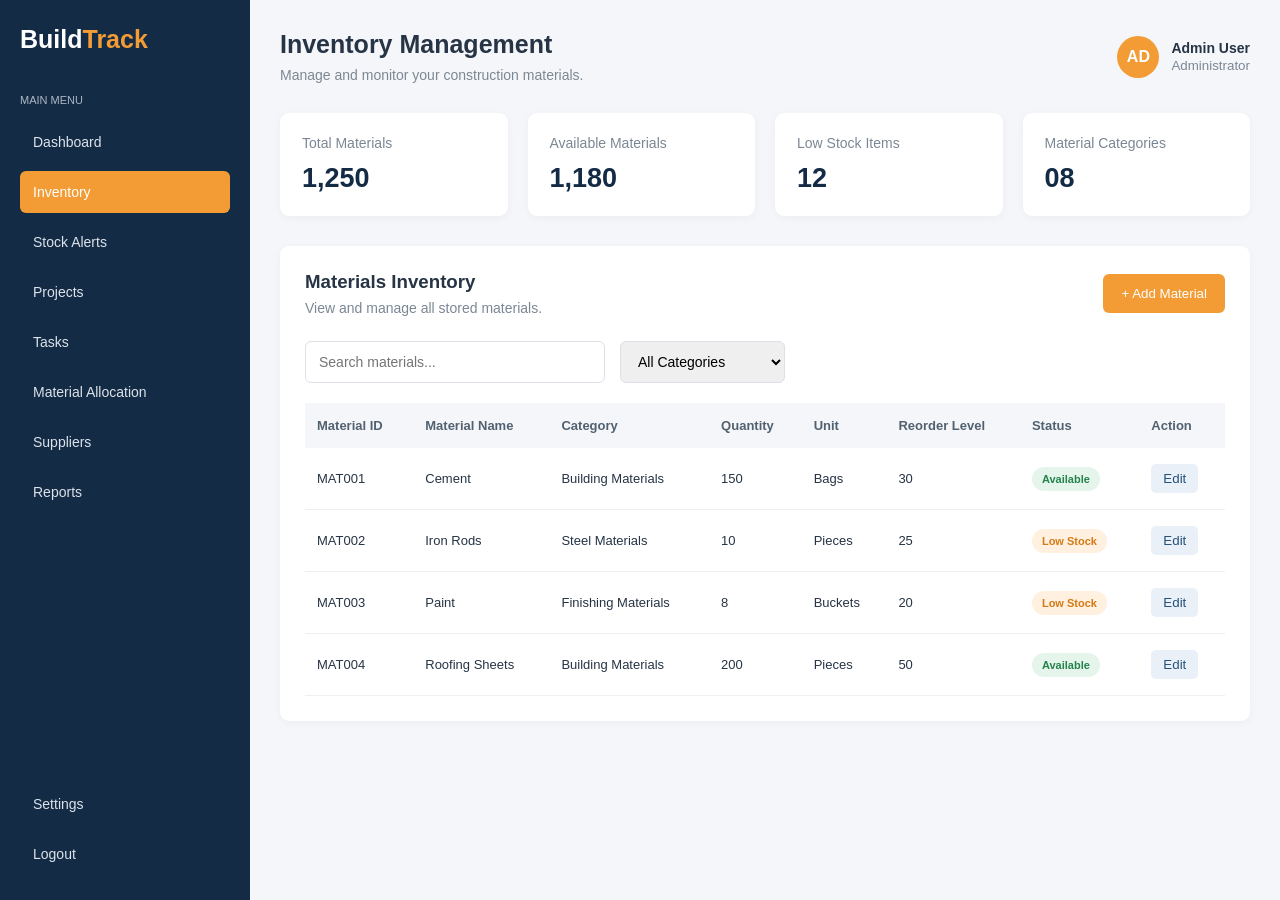
==== frontend/inventory.html @ 35c597d7 "Update BuildTrack frontend pages" ====
<!DOCTYPE html>
<html lang="en">
<head>
    <meta charset="UTF-8">
    <meta name="viewport" content="width=device-width, initial-scale=1.0">
    <title>BuildTrack | Inventory</title>
    <link rel="stylesheet" href="css/inventory.css">
</head>
<body>

    <div class="dashboard-container">

        <aside class="sidebar">
            <h2 class="logo">Build<span>Track</span></h2>

            <p class="menu-title">MAIN MENU</p>

            <nav>
                <a href="dashboard.html">Dashboard</a>
                <a href="inventory.html" class="active">Inventory</a>
                <a href="stock-alerts.html">Stock Alerts</a>
                <a href="projects.html">Projects</a>
                <a href="#">Tasks</a>
                <a href="#">Material Allocation</a>
                <a href="#">Suppliers</a>
                <a href="#">Reports</a>
            </nav>

            <div class="sidebar-bottom">
                <a href="#">Settings</a>
                <a href="index.html">Logout</a>
            </div>
        </aside>

        <main class="main-content">

            <header class="topbar">
                <div>
                    <h2>Inventory Management</h2>
                    <p>Manage and monitor your construction materials.</p>
                </div>

                <div class="user-profile">
                    <div class="user-avatar">AD</div>
                    <div>
                        <h4>Admin User</h4>
                        <small>Administrator</small>
                    </div>
                </div>
            </header>

            <section class="inventory-summary">
                <div class="summary-card">
                    <p>Total Materials</p>
                    <h2>1,250</h2>
                </div>

                <div class="summary-card">
                    <p>Available Materials</p>
                    <h2>1,180</h2>
                </div>

                <div class="summary-card">
                    <p>Low Stock Items</p>
                    <h2>12</h2>
                </div>

                <div class="summary-card">
                    <p>Material Categories</p>
                    <h2>08</h2>
                </div>
            </section>

            <section class="inventory-section">

                <div class="inventory-heading">
                    <div>
                        <h3>Materials Inventory</h3>
                        <p>View and manage all stored materials.</p>
                    </div>

                  <button class="add-button" id="addMaterialBtn">+ Add Material</button> 
                </div>

                <div class="inventory-tools">
                   <input
    type="search"
    id="searchMaterial"
    placeholder="Search materials..."
>

<select id="categoryFilter">
    <option value="">All Categories</option>
    <option>Building Materials</option>
    <option>Steel Materials</option>
    <option>Finishing Materials</option>
</select>
                </div>

                <div class="table-container">
                    <table>
                        <thead>
                            <tr>
                                <th>Material ID</th>
                                <th>Material Name</th>
                                <th>Category</th>
                                <th>Quantity</th>
                                <th>Unit</th>
                                <th>Reorder Level</th>
                                <th>Status</th>
                                <th>Action</th>
                            </tr>
                        </thead>

                        <tbody>
                            <tr>
                                <td>MAT001</td>
                                <td>Cement</td>
                                <td>Building Materials</td>
                                <td>150</td>
                                <td>Bags</td>
                                <td>30</td>
                                <td><span class="status available">Available</span></td>
                                <td><button class="edit-button">Edit</button></td>
                            </tr>

                            <tr>
                                <td>MAT002</td>
                                <td>Iron Rods</td>
                                <td>Steel Materials</td>
                                <td>10</td>
                                <td>Pieces</td>
                                <td>25</td>
                                <td><span class="status low">Low Stock</span></td>
                                <td><button class="edit-button">Edit</button></td>
                            </tr>

                            <tr>
                                <td>MAT003</td>
                                <td>Paint</td>
                                <td>Finishing Materials</td>
                                <td>8</td>
                                <td>Buckets</td>
                                <td>20</td>
                                <td><span class="status low">Low Stock</span></td>
                                <td><button class="edit-button">Edit</button></td>
                            </tr>

                            <tr>
                                <td>MAT004</td>
                                <td>Roofing Sheets</td>
                                <td>Building Materials</td>
                                <td>200</td>
                                <td>Pieces</td>
                                <td>50</td>
                                <td><span class="status available">Available</span></td>
                                <td><button class="edit-button">Edit</button></td>
                            </tr>
                        </tbody>
                    </table>
                </div>

            </section>
<div class="modal" id="materialModal">
    <div class="modal-content">
        <div class="modal-heading">
            <h3>Add New Material</h3>
            <button id="closeModal">&times;</button>
        </div>

        <form id="materialForm">
            <label>Material Name</label>
            <input type="text" id="materialName" required>

            <label>Category</label>
            <select id="materialCategory" required>
                <option value="">Select Category</option>
                <option>Building Materials</option>
                <option>Steel Materials</option>
                <option>Finishing Materials</option>
            </select>

            <label>Quantity</label>
            <input type="number" id="materialQuantity" min="0" required>

            <label>Unit</label>
            <input type="text" id="materialUnit" placeholder="e.g. Bags, Pieces" required>

            <label>Reorder Level</label>
            <input type="number" id="reorderLevel" min="0" required>

            <button type="submit" class="add-button">Save Material</button>
        </form>
    </div>
</div>
        </main>

    </div>
<script src="js/inventory.js"></script>
</body>
</html>
---- frontend/css/inventory.css ----
* {
    margin: 0;
    padding: 0;
    box-sizing: border-box;
}

body {
    font-family: Arial, sans-serif;
    background: #f4f6f9;
    color: #263445;
}

.dashboard-container {
    display: flex;
    min-height: 100vh;
}

/* SIDEBAR */
.sidebar {
    width: 250px;
    background: #142b45;
    color: white;
    padding: 25px 20px;
    display: flex;
    flex-direction: column;
}

.logo {
    font-size: 25px;
    margin-bottom: 40px;
}

.logo span {
    color: #f39c35;
}

.menu-title {
    font-size: 11px;
    color: #aab7c4;
    margin-bottom: 15px;
}

.sidebar nav {
    display: flex;
    flex-direction: column;
    gap: 8px;
}

.sidebar a {
    color: #dce3eb;
    text-decoration: none;
    padding: 13px;
    border-radius: 6px;
    font-size: 14px;
}

.sidebar a:hover,
.sidebar a.active {
    background: #f39c35;
    color: white;
}

.sidebar-bottom {
    margin-top: auto;
    display: flex;
    flex-direction: column;
    gap: 8px;
}

/* MAIN CONTENT */
.main-content {
    flex: 1;
    min-width: 0;
    padding: 30px;
}

.topbar {
    display: flex;
    justify-content: space-between;
    align-items: center;
    margin-bottom: 30px;
}

.topbar h2 {
    font-size: 25px;
    margin-bottom: 8px;
}

.topbar p,
.inventory-heading p {
    color: #7b8794;
    font-size: 14px;
}

.user-profile {
    display: flex;
    align-items: center;
    gap: 12px;
}

.user-avatar {
    background: #f39c35;
    color: white;
    width: 42px;
    height: 42px;
    border-radius: 50%;
    display: grid;
    place-items: center;
    font-weight: bold;
}

.user-profile h4 {
    font-size: 14px;
}

.user-profile small {
    color: #7b8794;
}

/* SUMMARY CARDS */
.inventory-summary {
    display: grid;
    grid-template-columns: repeat(4, 1fr);
    gap: 20px;
    margin-bottom: 30px;
}

.summary-card {
    background: white;
    padding: 22px;
    border-radius: 9px;
    box-shadow: 0 2px 8px rgba(0,0,0,0.04);
}

.summary-card p {
    color: #7b8794;
    font-size: 14px;
}

.summary-card h2 {
    margin-top: 12px;
    font-size: 27px;
    color: #142b45;
}

/* INVENTORY SECTION */
.inventory-section {
    background: white;
    padding: 25px;
    border-radius: 9px;
    box-shadow: 0 2px 8px rgba(0,0,0,0.04);
}

.inventory-heading {
    display: flex;
    justify-content: space-between;
    align-items: center;
    margin-bottom: 25px;
}

.inventory-heading h3 {
    margin-bottom: 7px;
}

.add-button {
    background: #f39c35;
    color: white;
    border: none;
    padding: 12px 18px;
    border-radius: 6px;
    cursor: pointer;
}

.add-button:hover {
    background: #df851f;
}

/* SEARCH AND FILTER */
.inventory-tools {
    display: flex;
    gap: 15px;
    margin-bottom: 20px;
}

.inventory-tools input,
.inventory-tools select {
    padding: 11px 13px;
    border: 1px solid #dce1e7;
    border-radius: 6px;
    outline: none;
    font-size: 14px;
}

.inventory-tools input {
    width: 300px;
}

.inventory-tools input:focus,
.inventory-tools select:focus {
    border-color: #f39c35;
}

/* TABLE */
.table-container {
    width: 100%;
    overflow-x: auto;
}

table {
    width: 100%;
    border-collapse: collapse;
    min-width: 750px;
}

th {
    background: #f4f6f9;
    color: #526170;
    text-align: left;
    padding: 15px 12px;
    font-size: 13px;
}

td {
    padding: 16px 12px;
    border-bottom: 1px solid #edf0f3;
    font-size: 13px;
}

.status {
    padding: 6px 10px;
    border-radius: 20px;
    font-size: 11px;
    font-weight: bold;
}

.available {
    background: #e5f5eb;
    color: #25834b;
}

.low {
    background: #fff0df;
    color: #d47a16;
}

.edit-button {
    background: #e9f0f8;
    color: #24527a;
    border: none;
    padding: 7px 12px;
    border-radius: 5px;
    cursor: pointer;
}

/* RESPONSIVE */
@media (max-width: 1100px) {
    .inventory-summary {
        grid-template-columns: repeat(2, 1fr);
    }
}

@media (max-width: 768px) {
    .dashboard-container {
        flex-direction: column;
    }

    .sidebar {
        width: 100%;
    }

    .sidebar-bottom {
        margin-top: 15px;
    }

    .topbar,
    .inventory-heading {
        align-items: flex-start;
        flex-direction: column;
        gap: 18px;
    }

    .inventory-tools {
        flex-direction: column;
    }

    .inventory-tools input {
        width: 100%;
    }

    .main-content {
        padding: 18px;
    }
}

@media (max-width: 480px) {
    .inventory-summary {
        grid-template-columns: 1fr;
    }
}
/* ADD MATERIAL MODAL */
.modal {
    display: none;
    position: fixed;
    inset: 0;
    background: rgba(10, 25, 41, 0.6);
    justify-content: center;
    align-items: center;
    padding: 20px;
    z-index: 1000;
}

.modal-content {
    background: white;
    width: 100%;
    max-width: 480px;
    padding: 25px;
    border-radius: 10px;
}

.modal-heading {
    display: flex;
    justify-content: space-between;
    align-items: center;
    margin-bottom: 22px;
}

.modal-heading button {
    border: none;
    background: none;
    font-size: 25px;
    cursor: pointer;
}

#materialForm {
    display: flex;
    flex-direction: column;
    gap: 10px;
}

#materialForm label {
    font-size: 13px;
    font-weight: bold;
    margin-top: 5px;
}

#materialForm input,
#materialForm select {
    padding: 12px;
    border: 1px solid #dce1e7;
    border-radius: 6px;
    font-size: 14px;
}

#materialForm input:focus,
#materialForm select:focus {
    outline: none;
    border-color: #f39c35;
}

#materialForm .add-button {
    margin-top: 15px;
}
.delete-button {
    background: #fde8e8;
    color: #c0392b;
    border: none;
    padding: 7px 12px;
    border-radius: 5px;
    cursor: pointer;
    margin-left: 4px;
}
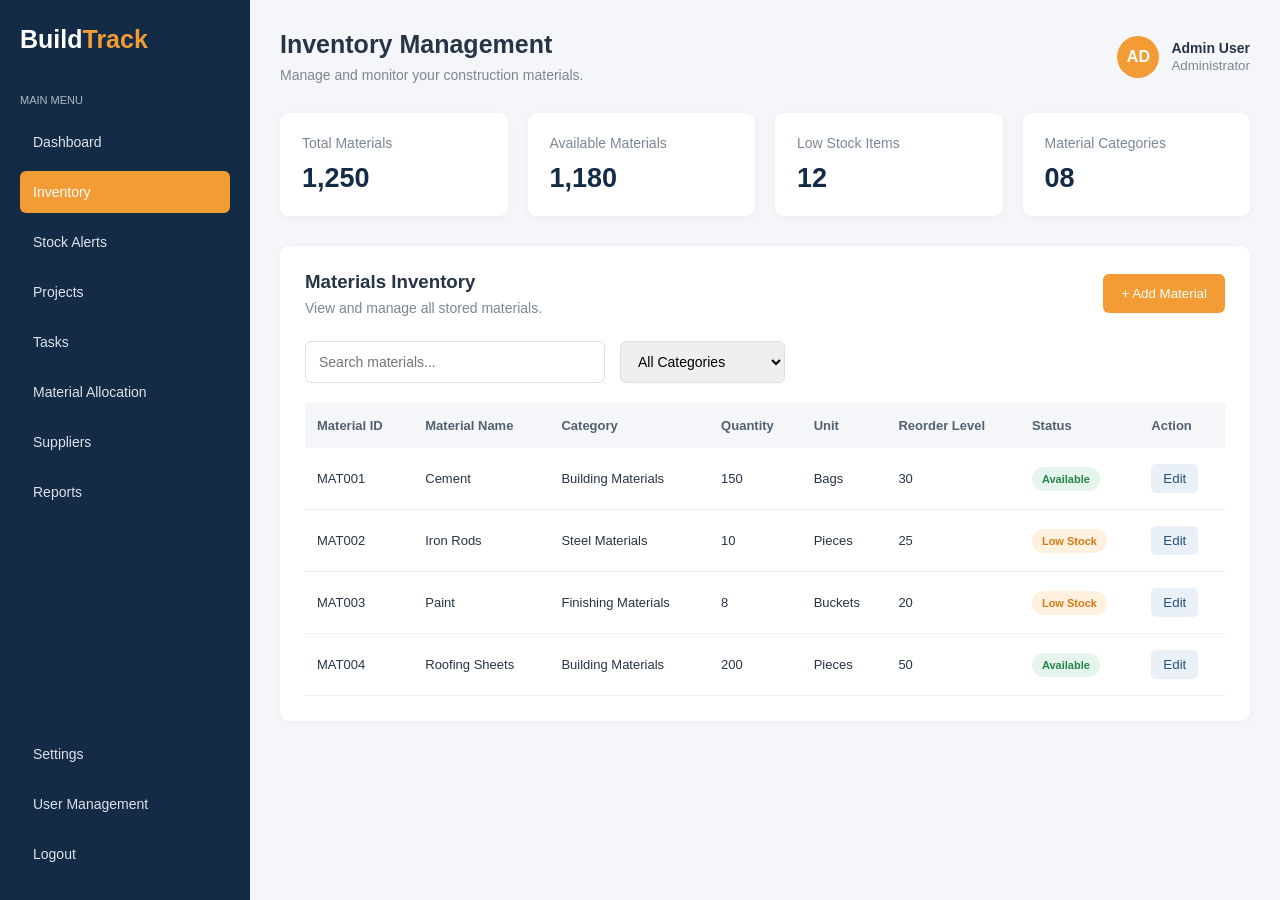
==== commit e5621e77: "Add user management page and connect navigation" ====
--- a/frontend/inventory.html
+++ b/frontend/inventory.html
@@ -20,14 +20,15 @@
                 <a href="inventory.html" class="active">Inventory</a>
                 <a href="stock-alerts.html">Stock Alerts</a>
                 <a href="projects.html">Projects</a>
-                <a href="#">Tasks</a>
-                <a href="#">Material Allocation</a>
-                <a href="#">Suppliers</a>
-                <a href="#">Reports</a>
+                <a href="tasks.html">Tasks</a>
+                <a href="material-allocation.html">Material Allocation</a>
+                <a href="suppliers.html">Suppliers</a>
+                <a href="reports.html">Reports</a>
             </nav>
 
             <div class="sidebar-bottom">
                 <a href="#">Settings</a>
+                <a href="user-management.html">User Management</a>
                 <a href="index.html">Logout</a>
             </div>
         </aside>
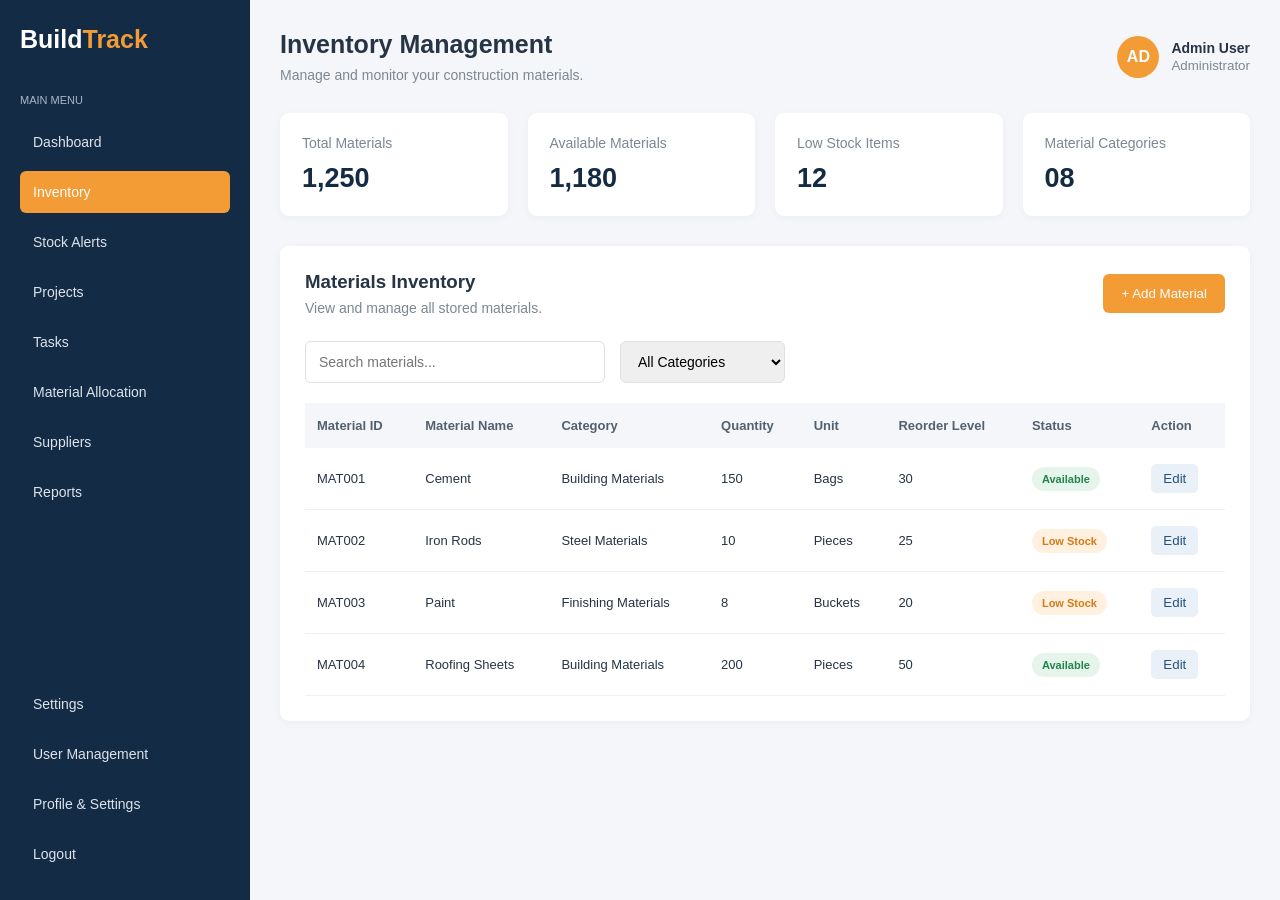
==== commit d000744d: "Add profile and settings page and connect navigation" ====
--- a/frontend/inventory.html
+++ b/frontend/inventory.html
@@ -29,6 +29,7 @@
             <div class="sidebar-bottom">
                 <a href="#">Settings</a>
                 <a href="user-management.html">User Management</a>
+                <a href="profile.html">Profile & Settings</a>
                 <a href="index.html">Logout</a>
             </div>
         </aside>
